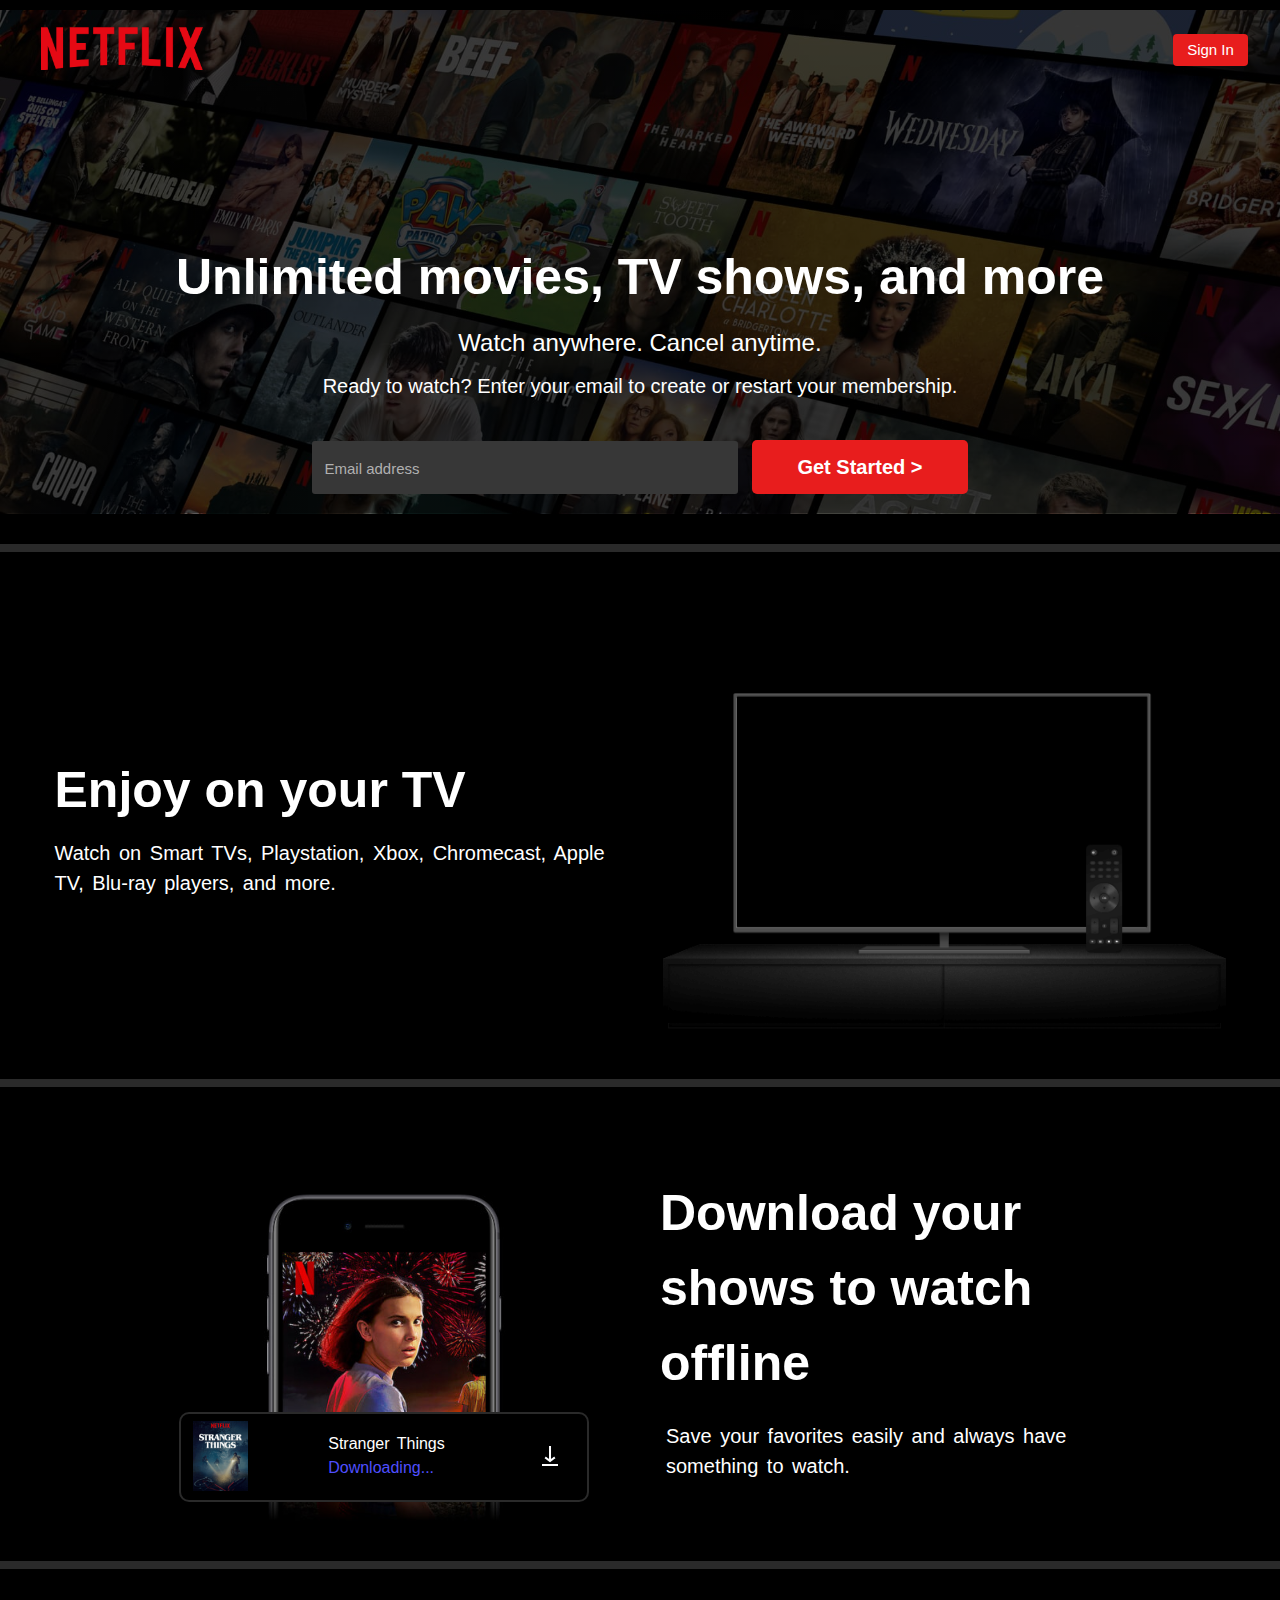
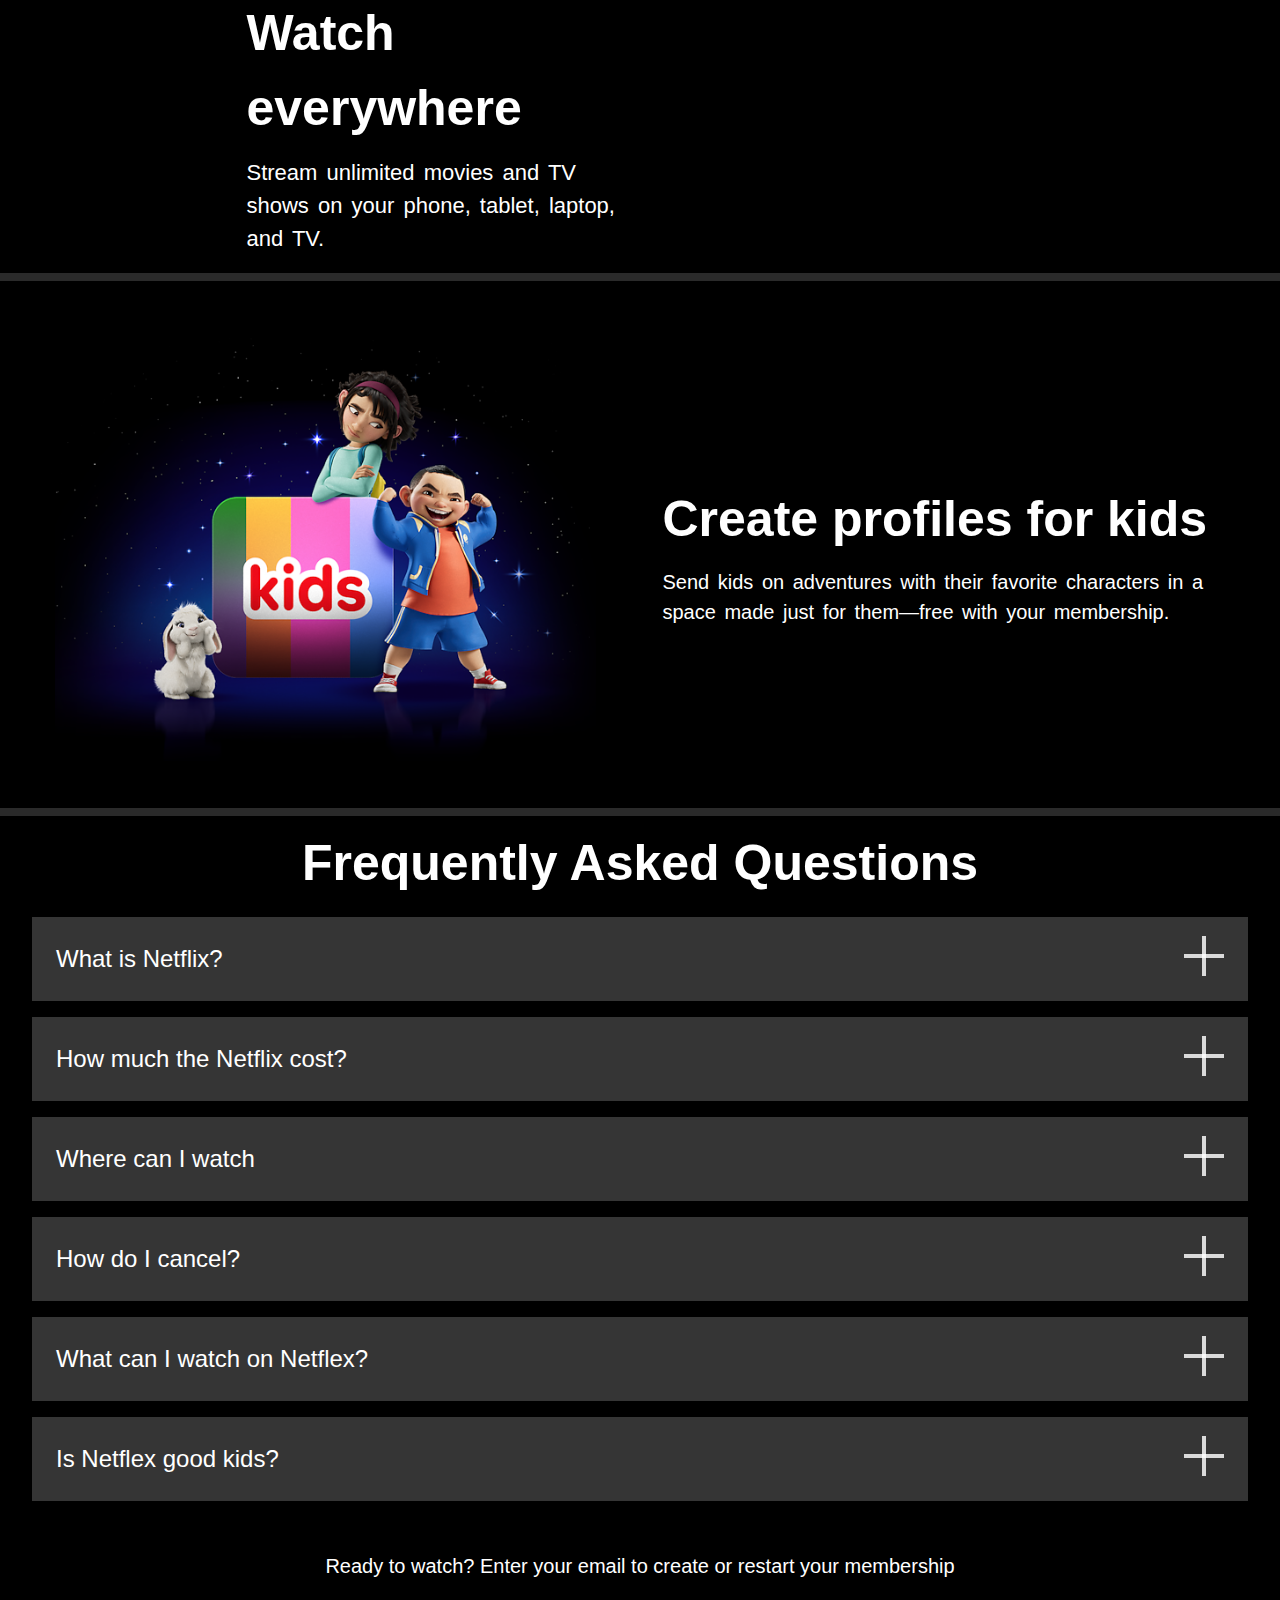
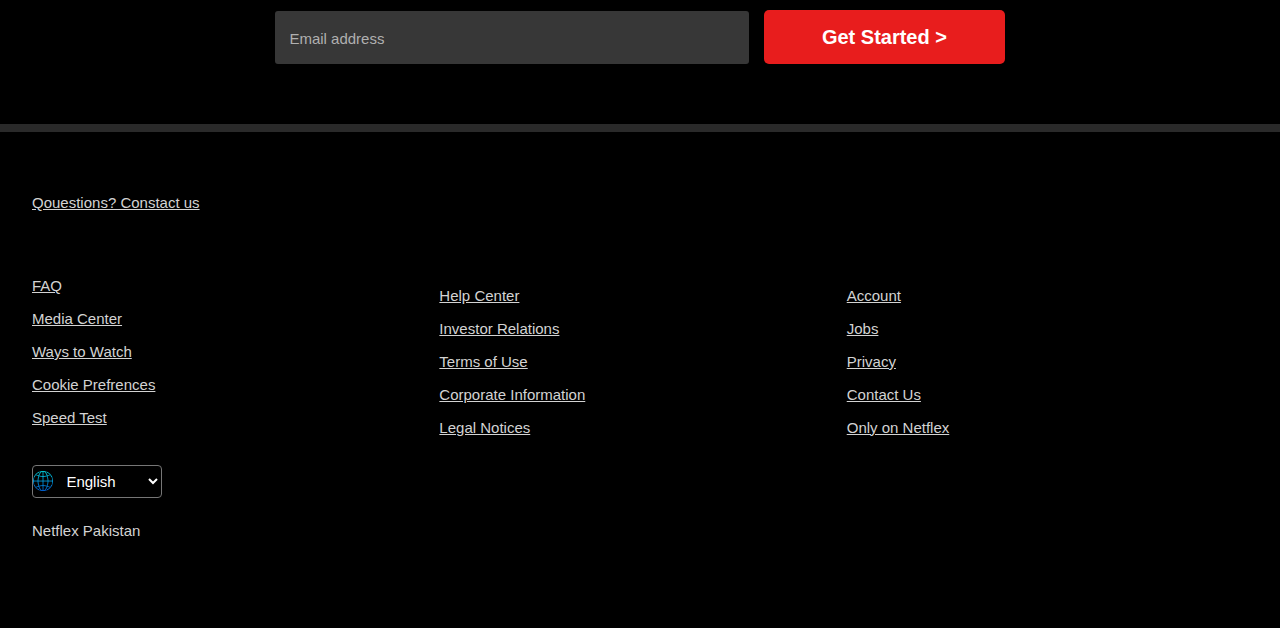
==== index.html @ 6f38195f "develop pages except improvement" ====
<!DOCTYPE html>
<html lang="en">
<head>
    <meta charset="UTF-8">
    <meta http-equiv="X-UA-Compatible" content="IE=edge">
    <meta name="viewport" content="width=device-width, initial-scale=1.0">
    <link rel="stylesheet" href="./css/w3.css">
    <link rel="stylesheet" href="./css/mystyle.css">
    <title>Netflex</title>
</head>
<body>
    <header class="header-section sm-bg-img">
       <div class="container">
        <nav class="navbar" style="padding: 1em 0em;">
            <div class="align-boxes">
            <div class="logo-box"><a href="#"></a></div>
            <div class="sign-btn-box bg-red-btn"><a href="./pages/signup.html">sign in</a></div>
            </div>
        </nav>
        <div class="center-content text-white">
            <h1 class="large-f">Unlimited movies, TV shows, and more</h1>
            <h3>Watch anywhere. Cancel anytime.</h3>
            <h4>Ready to watch? Enter your email to create or restart your membership.</h4>
            <div class="input-box align-boxes">
                <div class="email-box" style="width: 65%;">
                    <input class="input-box email" type="email" id="email" placeholder=" " required style="padding: 1.5em 1em 0.5em 1em;">
                    <label for="email">Email address</label>
                </div>
                <div class="send-btn bg-red-btn"><a href="#">get started ></a></div>
            </div>
        </div>
       </div>
    </header>
    <section class="section">
        <div class="container">
            <div class="align-boxes sm-dev">
            <div class="content-box left-align heading-first">
                <h1 class="large-f">Enjoy on your TV</h1>
                <p>Watch on Smart TVs, Playstation, Xbox, Chromecast, Apple TV, Blu-ray players, and more.</p>
            </div>
            <div class="content-box right-align">
                <div class="tv-img-box"><img src="./assessts/tv.png" alt="pc image">
                    <video autoplay muted preload="auto" src="https://assets.nflxext.com/ffe/siteui/acquisition/ourStory/fuji/desktop/video-tv-0819.m4v" type="video/mp4" class="hosting-vid"></video>
                </div>
            </div>
            </div>
        </div>
    </section>

    <section class="section" style="border: 0px">
        <div class="container" style="width: 80%;">
            <div class="align-boxes sm-dev">
                <div class="content-box left-align reduce-pad">
                    <div class="tv-img-box" style="margin-top: 2rem;">
                        <img src="./assessts/mobile-0819.jpg" alt="pc image">
                        <div class="download-box">
                            <div class="align-boxes" style="width: 100%; padding: 0.5em 0.8em; margin: 0rem;">
                                <div class="movie-img" style="width: 5.5rem;"><img style="display: block; height: 7rem;" src="./assessts/boxshot.png" alt="boxshot image"></div>
                                <div class="download-text"><p style="font-size: 1.6rem;">Stranger Things <span style="display: block; color: rgb(79, 79, 255);">Downloading...</span></p></div>
                                <div class="download-icon"></div>
                            </div>
                        </div>
                    </div>
                </div>
            <div class="content-box right-align heading-first" style="padding: 0em;">
                <h1 class="large-f" style=" margin-left: 2rem;">Download your shows to watch offline</h1>
                <p style="padding: 0.5em 1.3em;">Save your favorites easily and always have something to watch.</p>
            </div>
            </div>
        </div>
    </section>

    <section class="section" style="height: 65vh;">
        <div class="container" style="width: 65%; margin-top: 1.5rem;">
            <div class="content-box left-align">
                <h1 class="large-f" style="word-spacing: -3px;">Watch <span class="sm-inline" style="display: block;"> everywhere</span></h1>
                <p style="font-size: 2.2rem;">Stream unlimited movies and TV shows on your phone, tablet, laptop, and TV.</p>
            </div>
            </div>
        </div>
    </section>

    <section class="section" style="border: 0px">
        <div class="container">
            <div class="align-boxes sm-dev">
                <div class="content-box left-align">
                    <div class="tv-img-box">
                        <img src="./assessts/kids-cart.png" alt="kids cartoon image">
                    </div>
                </div>
            <div class="content-box right-align heading-first">
                <h1 class="large-f">Create profiles for kids</h1>
                <p>Send kids on adventures with their favorite characters in a space made just for them—free with your membership.</p>
            </div>
            </div>
        </div>
    </section>

    <section class="section questions-box" style="height: fit-content">
        <div class="container" style="margin: 3rem auto 2rem auto;">
            <h1 class="large-f" style="text-align: center;">Frequently Asked Questions</h1>

            <button onclick="myFunction('Demo1')" class="w3-btn w3-block w3-text-white w3-xlarge w3-left-align w3-margin-top" style="background-color: rgba(124, 124, 124, 0.428); padding: 1em">What is Netflix?  <span class="plus-icon"><span class="icon-rel"><span class="part part1"></span> <span class="part part2"></span></span></span></button>
            <div id="Demo1" class="w3-container w3-padding-large w3-hide w3-border-top w3-border-black" style="background-color: rgba(124, 124, 124, 0.428);">
                <h4>Section 1</h4>
                <p>Netflix is a streaming service that offers a wide variety of award-winning TV shows, movies, anime, documentaries, and more on thousands of internet-connected devices.</p>
                <p style="padding-top: 1em;">You can watch as much as you want, whenever you want without a single commercial – all for one low monthly price. There's always something new to discover and new TV shows and movies are added every week!</p>
            </div>

            <button onclick="myFunction('Demo2')" class="w3-btn w3-block w3-text-white w3-xlarge w3-left-align w3-margin-top" style="background-color: rgba(124, 124, 124, 0.428); padding: 1em">How much the Netflix cost? <span class="plus-icon"><span class="icon-rel"><span class="part part1"></span> <span class="part part2"></span></span></span></button>
            <div id="Demo2" class="w3-container w3-padding-large w3-hide w3-border-top w3-border-black" style="background-color: rgba(124, 124, 124, 0.428);">
                <p>Watch Netflix on your smartphone, tablet, Smart TV, laptop, or streaming device, all for one fixed monthly fee. Plans range from Rs250 to Rs1,100 a month. No extra costs, no contracts.</p>
            </div>

            <button onclick="myFunction('Demo3')" class="w3-btn w3-block w3-text-white w3-xlarge w3-left-align w3-margin-top" style="background-color: rgba(124, 124, 124, 0.428); padding: 1em">Where can I watch <span class="plus-icon"><span class="icon-rel"><span class="part part1"></span> <span class="part part2"></span></span></span></button>
            <div id="Demo3" class="w3-container w3-padding-large w3-hide w3-border-top w3-border-black" style="background-color: rgba(124, 124, 124, 0.428);">
                <p>Watch anywhere, anytime. Sign in with your Netflix account to watch instantly on the web at netflix.com from your personal computer or on any internet-connected device that offers the Netflix app, including smart TVs, smartphones, tablets, streaming media players and game consoles.
                </p>
                <p style="padding-top: 1em;">You can also download your favorite shows with the iOS, Android, or Windows 10 app. Use downloads to watch while you're on the go and without an internet connection. Take Netflix with you anywhere.</p>
            </div>

            <button onclick="myFunction('Demo4')" class="w3-btn w3-block w3-text-white w3-xlarge w3-left-align w3-margin-top" style="background-color: rgba(124, 124, 124, 0.428); padding: 1em">How do I cancel? <span class="plus-icon"><span class="icon-rel"><span class="part part1"></span> <span class="part part2"></span></span></span></button>
            <div id="Demo4" class="w3-container w3-padding-large w3-hide w3-border-top w3-border-black" style="background-color: rgba(124, 124, 124, 0.428);">
                <p>Netflix is flexible. There are no pesky contracts and no commitments. You can easily cancel your account online in two clicks. There are no cancellation fees – start or stop your account anytime.</p>
            </div>

            <button onclick="myFunction('Demo5')" class="w3-btn w3-block w3-text-white w3-xlarge w3-left-align w3-margin-top" style="background-color: rgba(124, 124, 124, 0.428); padding: 1em">What can I watch on Netflex? <span class="plus-icon"><span class="icon-rel"><span class="part part1"></span> <span class="part part2"></span></span></span></button>
            <div id="Demo5" class="w3-container w3-padding-large w3-hide w3-border-top w3-border-black" style="background-color: rgba(124, 124, 124, 0.428);">
                <p>Netflix has an extensive library of feature films, documentaries, TV shows, anime, award-winning Netflix originals, and more. Watch as much as you want, anytime you want.</p>
            </div>

            <button onclick="myFunction('Demo6')" class="w3-btn w3-block w3-text-white w3-xlarge w3-left-align w3-margin-top" style="background-color: rgba(124, 124, 124, 0.428); padding: 1em">Is Netflex good kids? <span class="plus-icon"><span class="icon-rel"><span class="part part1"></span> <span class="part part2"></span></span></span></button>
            <div id="Demo6" class="w3-container w3-padding-large w3-hide w3-border-top w3-border-black" style="background-color: rgba(124, 124, 124, 0.428);">
                <p>The Netflix Kids experience is included in your membership to give parents control while kids enjoy family-friendly TV shows and movies in their own space.</p>
                <p style="padding-top: 1em;">Kids profiles come with PIN-protected parental controls that let you restrict the maturity rating of content kids can watch and block specific titles you don’t want kids to see.</p>
            </div>

            <h4 class="w3-center" style="margin-top: 5rem;">Ready to watch? Enter your email to create or restart your membership</h4>
            <div class="input-box align-boxes center-content" style="margin: 0rem auto 4rem auto;">
                <div class="email-box" style="width: 65%;">
                    <input class="input-box email" type="email" id="email2" placeholder=" " required style="padding: 1.5em 1em 0.5em 1em;">
                    <label for="email2">Email address</label>
                </div>
                <div class="send-btn bg-red-btn"><a href="#">get started ></a></div>
            </div>
        </div>
    </section>
    <footer class="footer-section">
        <div class="container">
            <div class="align-boxes" style="margin-top: 5rem;">
                <div class="links-box">
                    <p><a href="./pages/quest&contact-us.html">Qouestions? Constact us</a></p>
                    <p style="margin-top: 5rem;"><a href="./pages/FAQ-page.html">FAQ</a></p>
                    <p><a href="#">Media Center</a></p>
                    <p><a href="#">Ways to Watch</a></p>
                    <p><a href="#">Cookie Prefrences</a></p>
                    <p><a href="#">Speed Test</a></p>
                    <select>
                        <option value="English">English</option>
                    </select>
                    <p style="padding-top: 1.5em;">Netflex Pakistan</p>
                </div>

                <div class="links-box">
                    <p style="padding-top: 0em;"><a href="#">Help Center</a></p>
                    <p><a href="#">Investor Relations</a></p>
                    <p><a href="#">Terms of Use</a></p>
                    <p><a href="#">Corporate Information</a></p>
                    <p><a href="#">Legal Notices</a></p>
                </div>
                <div class="links-box w3-hide-small">
                    <p style="padding-top: 0em;"><a href="#">Account</a></p>
                    <p><a href="#">Jobs</a></p>
                    <p><a href="#">Privacy</a></p>
                    <p><a href="./pages/signup.html">Contact Us</a></p>
                    <p><a href="#">Only on Netflex</a></p>
                </div>
            </div>
        </div>
    </footer>
    <script>
        function myFunction(id) {
          var x = document.getElementById(id);
          if (x.className.indexOf("w3-show") == -1) {
            x.className += " w3-show";
          } else { 
            x.className = x.className.replace(" w3-show", "");
          }
        }
        </script>
</body>
</html>
---- css/mystyle.css ----
*,
*::before,
*::after {
  margin: 0%;
  padding: 0%;
  box-sizing: border-box;
  list-style: none;
  text-decoration: none;
}

html {
  font-size: 62.5%;
  --bg-black: black;
  --text-white: white;
  scroll-behavior: smooth;
}
body {
  font-family: Arial, Helvetica, sans-serif;
  color: var(--text-white);
  background-color: var(--bg-black);
}

/* ####### utility ########### */
.container-lg {
  max-width: 95%;
  width: 125rem;
  margin: auto;
}
.container {
  max-width: 1350px;
  width: 75%;
  margin: auto;
  /* border: 1px solid white; */
}
.bg-black {
  background-color: black;
}
.text-white {
  color: white;
}

.bg-red-btn {
  display: inline-block;
  width: 17rem;
  background-color: rgb(232, 29, 29);
  text-align: center;
  border-radius: 0.5rem;
  transition: all 300ms linear;
}
.bg-red-btn:hover {
  background-color: rgb(232, 29, 29, 0.85) !important;
}
.hover-bottombar:hover {
  text-decoration: underline;
}

.align-boxes {
  display: flex;
  justify-content: space-between;
  align-items: center;
}
/* fonts-size */
.large-f {
  font-size: 5rem;
}

/* ####### header-section styling ########### */
.header-section {
  width: 100vw;
  height: 100vh;
  background: linear-gradient(rgba(0, 0, 0, 0.7), rgba(0, 0, 0, 0.7)),
    url(./../assessts/netflex-bg-img.jpg) no-repeat;
  background-position: center center;
  background-size: cover;
}

/* nav-bar */
.navbar-bef {
  position: relative;
}
.navbar-bef::before {
  content: "";
  display: block;
  width: 100%;
  height: fit-content;
  padding: 7.5em 0em;
  background: var(--bg-black);
  color: var(--text-white);
  position: absolute;
  top: 0%;
  left: 0%;
  right: 0%;
  bottom: 0%;
  z-index: -1;
}
.logo-box {
  width: 18rem;
  height: 5rem;
  /* border: 1px solid white; */
}
.logo-box a {
  display: block;
  width: 90%;
  height: 90%;
  margin: auto;
  background: url(./../assessts/netflix-logo.png) no-repeat;
  background-position: center center;
  background-size: cover;
}

.sign-btn-box {
  width: 7.5rem;
  color: var(--text-white);
  border-radius: 0.4rem;
}
.sign-btn-box a {
  display: block;
  width: 100%;
  text-align: center;
  padding: 0.3em 0em;
  font-size: 1.5rem;
  text-transform: capitalize;
}
/* end navbar */

.center-content {
  /* border: 1px solid white; */
  width: 90%;
  margin: 15rem auto 3rem auto;
  text-align: center;
}
.center-content h1 {
  font-weight: bolder;
}
.input-box {
  width: 60%;
  /* height: 10rem; */
  margin: 2rem auto;
  /* border: 1px solid white!important; */
}
.center-content .email-box label {
  width: 30%;
  top: 40%;
  left: 3%;
}
.center-content .email-box .input-box:focus ~ label,
.center-content .input-box:not(:placeholder-shown) ~ label {
  top: 30% !important;
  left: -1% !important;
}

/* .input-box .input{
    width: 65%;
    padding: 0.2em;
    border-radius: 0.7rem;
    border: 1px solid white;
}
.input input{
    display: block;
    width: 100%;
    padding: 1em;
    color: white;
    background-color: rgba(37, 37, 37, 0.744);
    border: 1px solid lightgray;
    border-radius: 0.5rem;
} */
::placeholder {
  font-weight: bolder;
  color: rgba(255, 255, 255, 0.809);
}
.input-box .send-btn {
  width: 33%;
  border-radius: 0.5rem;
}
.send-btn a {
  display: block;
  width: 100%;
  padding: 0.6em;
  font-size: 2rem;
  font-weight: bold;
  text-transform: capitalize;
}
/* end header */

/* start sections styling */
.section {
  width: 100%;
  height: 80vh;
  border-top: 8px solid rgba(232, 232, 232, 0.18);
  border-bottom: 8px solid rgba(232, 232, 232, 0.18);
}
.content-box {
  width: 50%;
  /* border: 1px solid white; */
  padding: 0.5em 1.5em;
}
.section .align-boxes {
  margin: 5rem auto 4rem auto;
  /* border: 1px solid white; */
}
.section h1 {
  font-weight: bolder;
}
.section p {
  font-size: 2rem;
  word-spacing: 3px;
}

.tv-img-box {
  width: 100%;
  height: fit-content;
  position: relative;
  /* border: 1px solid white; */
}
.tv-img-box img {
  display: block;
  width: 100%;
}
.download-box {
  width: 60%;
  height: 9rem;
  background-color: black;
  border: 2px solid rgba(232, 232, 232, 0.18);
  border-radius: 1rem;
  position: absolute;
  left: 20%;
  bottom: 5%;
}
.download-box .download-icon {
  width: 5rem;
  height: 5rem;
  background: url(./../assessts/download-icon.gif) no-repeat;
  background-position: center center;
  background-size: cover;
  border-radius: 50%;
  /* border: 1px solid white; */
}
.tv-img-box .hosting-vid {
  display: inline-block;
  width: 73%;
  height: 190px;
  position: absolute;
  top: 21%;
  left: 13%;
  z-index: -1;
  /* border: 1px solid white; */
}

/* question and answer section */
.w3-btn {
  position: relative;
  transition: all 400ms linear;
}
.w3-btn:hover {
  background-color: rgba(124, 124, 124, 0.38) !important;
}
/* .plus-icon{
    display: block;
    width: 4rem;
    height: 4rem;
    position: absolute;
    top: 25%;
    right: 2%;
    background: url(./../assessts/add.png) no-repeat;
    background-position: center center;
    background-size: cover;
    z-index: 9;
} */
.plus-icon {
  display: block;
  width: 4rem;
  height: 4rem;
  position: absolute;
  top: 25%;
  right: 2%;
}
.plus-icon .icon-rel {
  display: block;
  width: 100%;
  height: inherit;
  position: relative;
  /* border: 1px solid red; */
}
.plus-icon .part {
  width: 100%;
  height: 0.4rem;
  display: block;
  background-color: rgba(255, 255, 255, 0.818);
}
.plus-icon .part1 {
  position: absolute;
  top: 40%;
}
.plus-icon .part2 {
  position: absolute;
  top: 40%;
  transform: rotate(90deg);
}

/* footer-section */
.footer-section {
  width: 100%;
  height: fit-content;
  padding-bottom: 5em;
}
.links-box {
  width: 33%;
  height: fit-content;
  /* border: 1px solid white; */
}
.links-box p {
  padding-top: 0.7em;
  color: lightgray;
}
.links-box a {
  text-decoration: underline;
}
.links-box a:hover {
  text-decoration: none;
}
.links-box select {
  width: 13rem;
  margin-top: 3.5rem;
  padding: 0.4em 1em;
  color: var(--text-white);
  background: url(./../assessts/global.png) no-repeat, black;
  background-position: left center;
  background-size: 2rem;
  text-align: center;
  border-radius: 0.4rem;
}

/* ######### signup page styling ######### */
.reduce-black {
  background: linear-gradient(rgba(0, 0, 0, 0.5), rgba(0, 0, 0, 0.5)),
    url(./../assessts/netflex-bg-img.jpg) no-repeat;
  background-size: cover;
}
.form-box {
  max-width: 700px;
  width: 38%;
  height: fit-content;
  margin: 3rem auto;
  padding: 4em;
  background-color: rgba(0, 0, 0, 0.648);
  border-radius: 1rem;
  box-shadow: 0px 0px 10px 0px rgba(113, 113, 113, 0.131);
}
.form-box .form {
  width: 100%;
  margin: auto;
}
.form h2 {
  font-size: 3rem;
}
.email-box {
  width: 100%;
  position: relative;
}
.email-box .input-box {
  display: block;
  color: var(--text-white);
  background: rgb(55, 55, 55);
  width: 100%;
  height: fit-content;
  font-size: 1.5rem;
  padding: 1.3em 1em 0.2em 1em;
  border: none;
  outline: none;
  border-radius: 0.3rem;
  transition: all 150ms linear;
}
.email-box label {
  width: 50%;
  font-size: 1.5rem;
  position: absolute;
  top: 30%;
  left: 3%;
  text-align: left;
  color: rgb(176, 176, 176);
  transition: all 150ms linear;
}
.email-box .input-box:focus {
  background: rgb(75, 75, 75);
}
.email-box .input-box:focus ~ label,
.email-box .input-box:not(:placeholder-shown) ~ label {
  top: 15%;
  left: 4%;
  font-size: 1.1rem;
}

.submit-btn input {
  display: block;
  width: 100%;
  border: none;
  border-radius: 0.5rem;
  color: var(--text-white);
  background-color: rgb(232, 29, 29);
  padding: 0.6em;
  cursor: pointer;
  font-size: 1.7rem;
  font-weight: bolder;
}

.check-box label,
.left-text {
  font-size: 1.4rem;
  color: rgb(176, 176, 176);
}

.left-text:hover {
  text-decoration: underline;
}
.form-footer {
  margin: 7rem auto 2rem auto;
  color: rgb(176, 176, 176);
}
.form-footer .bold-link {
  color: white;
  font-weight: bolder;
}
.form-footer .tiny-text {
  font-size: 1.3rem;
  padding-top: 1em;
  padding-right: 0.3em;
  line-height: 2rem;
}

.bottom-section {
  position: absolute;
  bottom: 0%;
  height: fit-content;
  background-color: rgba(0, 0, 0, 0.79);
  box-shadow: 1px 0px 10px rgba(255, 255, 255, 0);
}
.bottom-section a {
  text-decoration: none;
  color: rgb(176, 176, 176);
  font-size: 1.4rem;
}
.bottom-section a:hover {
  text-decoration: underline;
}

/* ContactUs and help section styling */
.left-side-border {
  padding: 0.8em 1em;
}
.left-side-border a {
  display: block;
  font-size: 2rem;
  text-transform: capitalize;
  text-decoration: none;
  padding-left: 0.8em;
  border-left: 1px solid white;
}
.buttons .btn {
  width: 12rem;
  background-color: rgb(232, 29, 29);
  border-radius: 0.3rem;
}
.buttons .join-btn {
  background-color: black;
  border: 1px solid white;
  transition: all 300ms linear;
}
.buttons .join-btn:hover {
  background-color: white;
  color: var(--bg-black);
}
.buttons a {
  display: block;
  font-size: 1.4rem;
  text-transform: uppercase;
  font-weight: bold;
  padding: 0.4em 0.8em;
  text-align: center;
}
.issue-box input {
  display: block;
  width: 100%;
  padding: 0.7em 1em;
  border: 1px solid lightgray;
  outline: none;
}
.issue-box ::placeholder {
  color: gray;
  font-weight: lighter;
}
.issue-box .right-arrow-icon {
  display: block;
  position: absolute;
  top: 30%;
  right: 2%;
  width: 2.5rem;
  height: 2rem;
  background: url(./../assessts/right-arrow.png) no-repeat;
  background-size: cover;
  background-position: center center;
  opacity: 0.5;
  visibility: hidden;
}
.issue-box input:focus ~ .right-arrow-icon {
  visibility: visible;
}
.contactUs-box .links-box {
  width: 100%;
  padding: 0.5em 0em 0.8em 0em;
  border-bottom: 1px solid lightgray;
}
.contactUs-box .links-box a {
  background: url(./../assessts/angle-braket.png) no-repeat;
  background-position: right center;
  background-size: 1.5rem;
  display: block;
  width: 100%;
  font-weight: normal;
  font-size: 1.6rem;
  color: rgb(55, 55, 55);
  text-decoration: none;
}
.contactUs-box .links-box a:hover {
  text-decoration: underline;
  background-size: 1.7rem;
  color: black;
}

.select-box {
  width: 20rem;
  /* border: 1px solid white; */
}
.select-box select {
  width: 100%;
  padding: 0.7em;
  color: white;
  background: none;
  color: rgb(55, 55, 55);
  transition: all 400ms linear;
}
.select-box select:hover {
  background-color: rgba(255, 255, 255, 0.609);
  cursor: pointer;
}
.select-box select option {
  color: black;
  text-transform: capitalize;
}
.remove-underline a {
  text-decoration: none;
}
.remove-underline a:hover {
  text-decoration: underline;
}

/* FAQ section stylying */
.back-btn .left-arrow-icon {
  display: inline-block;
  background: url(./../assessts/left-arrow.png) no-repeat;
  background-position: left center;
  background-size: 1.3rem;
  padding: 0.4em 0.5em;
}
.back-btn a:hover {
  text-decoration: underline;
}
.back-btn a:hover .left-arrow-icon {
  background-size: 1.2rem;
}
.img-box {
  max-width: 125rem;
  width: 70%;
  height: fit-content;
  margin: 3rem 0rem 2rem 0rem;
}
.img-box img {
  display: block;
  width: 100%;
  height: 45rem;
}
.img-desc {
  max-width: 125rem;
  width: 70%;
  height: fit-content;
  margin: 2rem 0rem;
  padding-bottom: 3em;
  border-bottom: 1px solid lightgray;
}
.img-desc p {
  font-size: 1.6rem;
}
.img-desc span:hover {
  text-decoration: underline;
}
.rel-articel-box {
  width: 30rem;
  height: fit-content;
  position: absolute;
  top: 6%;
  right: 4%;
  border: 1px solid lightgray;
  border-radius: 5px;
}
.red-line {
  width: 100%;
  position: relative;
  padding: 1em;
}
.red-line::before {
  content: "";
  display: block;
  width: 100%;
  position: absolute;
  top: 0%;
  left: 0%;
  border: 3px solid rgb(232, 29, 29);
  border-top-left-radius: 5px;
  border-top-right-radius: 5px;
}
.red-line h4 {
  margin: 0rem;
  text-transform: capitalize;
  font-weight: bold;
}
.red-line .articel-box {
  width: 100%;
  display: flex;
  justify-content: flex-start;
  align-items: center;
  padding-top: 1em;
  /* border: 1px solid green; */
}
.red-line .articel-icon {
  width: 2.5rem;
  height: 2.5rem;
  display: block;
  background: url(./../assessts/news.png) no-repeat;
  background-position: center;
  background-size: cover;
}
.red-line a {
  font-size: 1.6rem;
  text-decoration: underline;
  padding-top: 0.3em;
  padding-left: 1em;
}
.red-line a:hover {
  color: rgb(112, 111, 111);
}

.hover-gray:hover {
  background-color: lightgray !important;
}
.leftbar {
  padding-left: 0.8em;
  border-left: 4px solid rgb(196, 196, 196);
}
.order-list {
  padding: 1em 1.5em;
}
.order-list li {
  padding: 0.5em 0em;
  list-style: decimal;
}
.f-btn {
  display: inline-block;
  background: none;
  border: none;
  font-weight: normal;
  cursor: pointer;
  margin-left: 1rem;
  border-bottom: 1px solid black;
}

/* Help section styling */
.help-center-box {
  width: 60%;
  margin: 1.5rem auto;
  text-align: center;
  /* border: 1px solid white; */
}
.help-center-box h2 {
  font-weight: bold;
}
.help-center-box input {
  display: block;
  width: 100%;
  padding: 0.8em 0em 0.8em 3.5em;
  border: none;
  border-radius: 0.3rem;
  outline: none;
}
.help-center-box .search-icon {
  display: block;
  width: 3rem;
  height: 3rem;
  background: url(./../assessts/search-icon.png) no-repeat;
  background-position: center;
  background-size: cover;
  border-radius: 50%;
  position: absolute;
  top: 20%;
  left: 1%;
  /* border: 1px solid green; */
}
.help-center-box ::placeholder {
  color: gray;
  font-weight: normal;
}
.topics-boxes .box {
  position: relative;
  /* text-align: end; */
}
.topics-boxes .articel-icon {
  width: 2.5rem;
  height: 2.5rem;
  background: url(./../assessts/news.png) no-repeat;
  background-position: center;
  background-size: cover;
  position: absolute;
  top: 25%;
  left: 5%;
}
.topics-boxes a {
  display: block;
  width: 100%;
  font-size: 1.7rem;
  font-weight: bold;
  margin-left: 3rem;
  padding: 0.8em 1.3em;
}
.topics-boxes a:hover {
  color: rgb(232, 29, 29);
  text-decoration: underline;
}
.links-section .box {
  width: 20%;
  padding: 0em 3.5em 0em 0em;
  /* border: 1px solid red; */
}
.links-section h3 {
  font-weight: bold;
  margin: 0rem 0rem 2rem 0rem;
}
.links-section p {
  margin: 1rem 0rem;
  word-spacing: normal;
}
.links-section a {
  width: 100%;
  display: inline-block;
  font-size: 1.6rem;
}
.links-section a:hover {
  color: red;
  text-decoration: underline;
}
.links-section .right-arrow {
  background: url(./../assessts/angle-braket.png) no-repeat;
  background-size: 1.5rem;
  background-position: right center;
}
.links-section a:hover.right-arrow {
  background-size: 1.3rem;
}

/* layout for different width size */
@media (max-width: 600px) {
  html {
    font-size: 55%;
  }

  .header-section {
    background: var(--bg-black);
    padding-bottom: 0em !important;
    height: fit-content;
    /* border: 1px solid white; */
  }
  .sm-bg-img {
    background: linear-gradient(rgba(0, 0, 0, 0.7), rgba(0, 0, 0, 0.7)),
      url(./../assessts/netflex-bg-img.jpg) no-repeat;
    background-position: center center;
    background-size: cover;
  }
  .center-content {
    width: 100%;
    margin-top: 5rem;
  }
  .large-f {
    font-size: 3.5rem;
  }
  .header-section h3 {
    font-size: 2.3rem;
  }
  .logo-box {
    width: 10rem;
    height: 3rem;
  }
  .section {
    height: fit-content;
  }
  .sm-dev {
    height: fit-content !important;
    flex-direction: column;
  }
  .container {
    width: 100% !important;
    height: fit-content;
    margin: 0% auto;
    padding: 0em 1em;
    /* border: 1px solid red; */
  }
  .content-box {
    width: 100%;
    text-align: center;
    padding: 0em;
    order: 9;
    /* border: 1px solid red; */
  }
  .content-box .sm-inline {
    display: inline-block !important;
  }
  .heading-first {
    order: 5;
  }
  .tv-img-box .hosting-vid{
    width: 100%;
    height: 100%;
    top: 0%;
    left: 0%;
  }
  .form-box {
    width: 95%;
    margin: 0% auto;
    padding: 0em;
  }
  .input-box {
    width: 100% !important;
    /* border: 1px solid red; */
  }
  .email-box label {
    width: 40% !important;
    left: 3% !important;
  }
  .email-box .input-box {
    padding: 1.5em 1em 0.5em 1em;
  }
  .center-content .email-box .input-box:focus ~ label,
  .center-content .input-box:not(:placeholder-shown) ~ label {
    top: 30% !important;
    left: 4% !important;
  }
  .submit-btn input {
    padding: 0.8em;
  }
  .form-footer {
    margin-top: 3rem;
  }
  .bottom-section {
    position: absolute;
    top: 105%;
    width: 100%;
    padding: 0em 1em;
    padding: 0em 1em 3em 1em;
    border-top: 1px solid lightgray;
  }
  .questions-box button {
    padding: 0.5em auto !important;
  }

  /* contactUs page styling */
  .navbar {
    padding: 0.8em !important;
  }
  .navbar .container {
    max-width: 90% !important;
  }
  .navbar .left-side-border {
    margin-left: 0.5rem;
    padding: 0% !important;
    /* border: 1px solid red; */
  }
  .navbar .left-side-border a {
    font-size: 1.7rem;
    padding-left: 0.5em;
  }
  .navbar .logo-box {
    width: 10rem !important;
    height: 3rem !important;
  }

  .contactUs-box .container {
    max-width: 90% !important;
    padding: 0em 1em !important;
  }
  .contactUs-box h3 {
    font-size: 1.8rem !important;
  }

  /* Help section styling */
  .help-center-box {
    width: 100%;
  }
  .topics-boxes {
    width: 100%;
    flex-wrap: wrap;
  }
  .topics-boxes .box {
    width: 100% !important;
    margin: 1rem auto;
    padding: 0.5em;
    border-radius: 0.3rem;
  }
  .topics-boxes .articel-icon {
    top: 30%;
  }
  .links-section .align-boxes {
    flex-direction: column;
  }
  .links-section .box {
    width: 100% !important;
    margin: 1rem 0rem;
    padding: 0em;
  }
  .links-section p {
    padding: 0em !important;
  }
  .links-section a {
    background: url(./../assessts/angle-braket.png) no-repeat;
    background-size: 1.5rem;
    background-position: right center;
  }

  .footer-section {
    padding: 2em 0em;
  }
  .footer-section .links-box {
    width: 100%;
  }
}

@media (min-width: 601px) and (max-width: 950px) {
  html {
    font-size: 55%;
  }
  .header-section {
    background: var(--bg-black);
    padding-bottom: 1em !important;
    height: fit-content;
    /* border: 1px solid white; */
  }
  .sm-bg-img {
    background: linear-gradient(rgba(0, 0, 0, 0.7), rgba(0, 0, 0, 0.7)),
      url(./../assessts/netflex-bg-img.jpg) no-repeat;
    background-position: center center;
    background-size: cover;
  }
  .center-content {
    width: 100%;
    margin-top: 5rem;
  }
  .large-f {
    font-size: 3.5rem;
  }
  .input-box {
    width: 90% !important;
    margin: 0%;
    /* border: 1px solid red; */
  }
  .input-box .input {
    width: 100%;
  }
  .email-box label {
    width: 40% !important;
    top: 30% !important;
    left: 1% !important;
  }
  .header-section h3 {
    font-size: 2.3rem;
  }
  .logo-box {
    width: 10rem;
    height: 3rem;
  }
  .section {
    height: fit-content;
  }
  .container {
    width: 100% !important;
    height: fit-content;
    margin: 0% auto;
    padding: 0em 1em;
    /* border: 1px solid red; */
  }
  .container-lg{
    padding: 0em 0.5em;
  }
  .sm-dev {
    height: fit-content !important;
    flex-direction: column;
  }
  .content-box {
    width: 100%;
    text-align: center;
    padding: 0em;
    order: 9;
    /* border: 1px solid red; */
  }
  .content-box .sm-inline {
    display: inline-block !important;
  }
  .heading-first {
    order: 5;
  }
  .center-content .input-box {
    margin: auto;
  }
  .center-content .email-box .input-box:focus ~ label,
  .center-content .input-box:not(:placeholder-shown) ~ label {
    top: 15% !important;
    left: 8% !important;
  }
  .logo-box {
    width: 10rem;
    height: 3rem;
  }
  .tv-img-box .hosting-vid {
    display: inline-block;
    width: 100%;
    height: 100%;
    top: 0;
    right: 0;
    bottom: 0;
    left: 0;
    z-index: -1;
    /* border: 1px solid white; */
  }
  .form-box {
    width: 95%;
    margin: 0% auto;
    padding: 0em;
  }
  .form-box .input-box {
    width: 100% !important;
  }
  .form-box .password {
    margin: 2rem 0rem;
  }
  .form-box .email-box .input-box:focus ~ label,
  .form-box .email-box .input-box:not(:placeholder-shown) ~ label {
    top: 17% !important;
    left: 2%!important;
  }
  .email-box .input-box {
    padding: 1.5em 1em 0.5em 1em;
  }
  .email-box label {
    left: 8%!important;
    text-align: left;
  }
  .form-box  .email-box label {
    left: 3%!important;
  } 
  .submit-btn input {
    padding: 0.8em;
  }
  .form-footer {
    margin-top: 3rem;
  }
  .bottom-section {
    position: absolute;
    top: 105%;
    width: 100%;
    padding: 0em 1em 3em 1em;
    border-top: 1px solid lightgray;
  }

  /* contactUs page styling */
  .navbar {
    padding: 1em !important;
  }
  .navbar .container {
    max-width: 90% !important;
  }
  .navbar .left-side-border {
    margin-left: 0.5rem;
    padding: 0% !important;
  }
  .navbar .left-side-border a {
    font-size: 1.7rem;
    padding-left: 0.5em;
  }
  .contactUs-box .container {
    max-width: 90% !important;
    padding: 0em 1em !important;
  }

  /* FAq-section */
  .pad-bottom{
    padding-bottom: 18em;
  }
  .img-box,
  .img-desc{
    width: 100%;
  }
  .rel-articel-box{
    width: 95%;
    top: 93%;
    left: 2%;
  }


  /* help section */
  .help-center-box {
    width: 80%;
  }
  .help-center-box .input-box {
    margin: auto;
  }
  .topics-boxes {
    max-width: 100%!important;
    flex-wrap: wrap;
  }
  .topics-boxes .box {
    width: 100% !important;
    margin: 1rem auto;
    padding: 0.5em;
    border-radius: 0.3rem;
  }
  .topics-boxes .articel-icon {
    top: 30%;
    left: 2%;
  }
  .links-section .box {
    width: 48% !important;
    margin: 1rem 0rem;
    padding: 0em;
    /* border: 1px solid red; */
  }
  .links-section p {
    padding: 0em !important;
  }
  .links-section a {
    background: url(./../assessts/angle-braket.png) no-repeat;
    background-size: 1.5rem;
    background-position: right center;
  }

  .footer-section {
    padding: 2em 0em;
  }
  .sm-full a,
  .sm-full h3 {
    width: 100%;
    margin: 0.5rem 0rem !important;
  }
  .footer-section .links-box {
    width: 100%;
  }
}
@media (min-width: 601px) and (max-width: 750px) {
  .center-content .input-box {
    margin: auto;
  }
  .center-content .email-box .input-box:focus ~ label,
  .center-content .input-box:not(:placeholder-shown) ~ label {
    top: 15% !important;
  }
  .form-box {
    width: 95%;
    margin: 0% auto;
    padding: 0em;
  }
  .form-box .input-box {
    width: 100% !important;
  }
  .form-box .password {
    margin: 2rem 0rem;
  }
  .email-box .input-box {
    padding: 1.5em 1em 0.5em 1em;
  }
  .email-box label {
    left: 9%!important;
  }
  .form-box  .email-box label {
    left: 3%!important;
  } 
}

@media (min-width: 951px) and (max-width: 1350px) {
  .header-section {
    padding-bottom: 0em;
    height: fit-content;
    /* border: 1px solid white; */
  }
  .container,
  .container-lg,
  .section{
    height: fit-content!important;
    margin: 1rem auto!important;
  }
  .container,
  .container-lg{
    width: 95%;
  }
  .reduce-pad{
    padding: 0em;
  }
  .left-align .tv-img-box{
    margin: 0%!important;
  }
  .left-align .download-box{
    left: 10%;
    width: 80%;
  }
  .tv-img-box .hosting-vid {
    display: inline-block;
    width: 100%;
    height: 100%;
    top: 0;
    right: 0;
    bottom: 0;
    left: 0;
    z-index: -1;
  }
  .form-box {
    width: 40rem;
    padding: 2em;
    /* border: 1px solid red; */
  }
  .email-box .input-box {
    padding: 1.5em 1em 0.5em 1em;
  }
  .center-content .email-box .input-box:focus ~ label,
  .center-content .email-box .input-box:not(:placeholder-shown) ~ label {
    left: 4%!important;
  }
  .submit-btn input {
    padding: 0.8em;
  }
  .form-footer {
    margin: 8rem auto;
    /* border: 1px solid red; */
  }
  .links-section .align-boxes{
    justify-content: flex-start;
  }
  .links-section .box {
    width: 31% !important;
    margin: 1rem;
    padding: 0em;
    /* border: 1px solid red; */
  }
  .links-section .box3{
    order: 3;
  }
  .links-section .box4{
    order: 2;
  }
  .bottom-section {
    position: absolute;
    bottom: 0%;
    width: 100%;
    padding: 2em 1em;
    /* border: 1px solid red; */
  }
  .bottom-section .container {
    width: 90%;
  }
  .show-med {
    display: block !important;
  }
  .hide-med {
    display: none;
  }
}
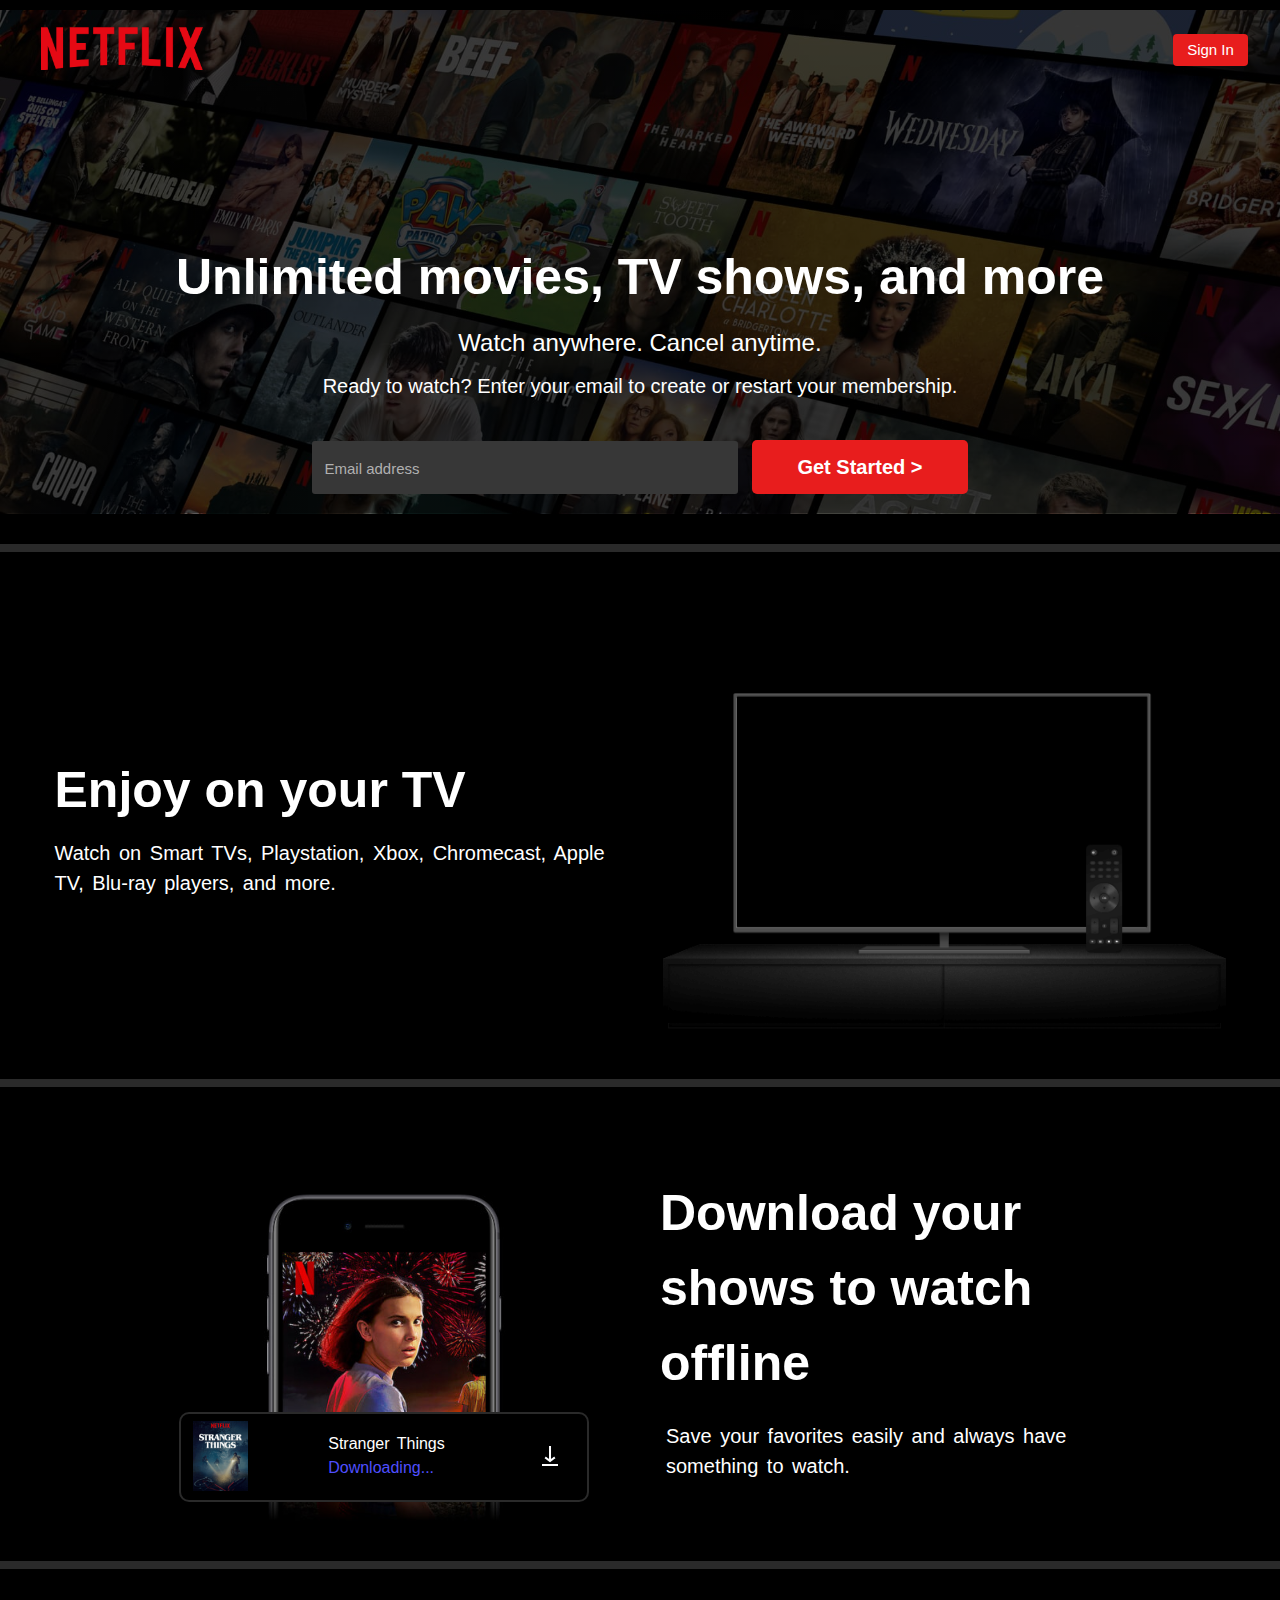
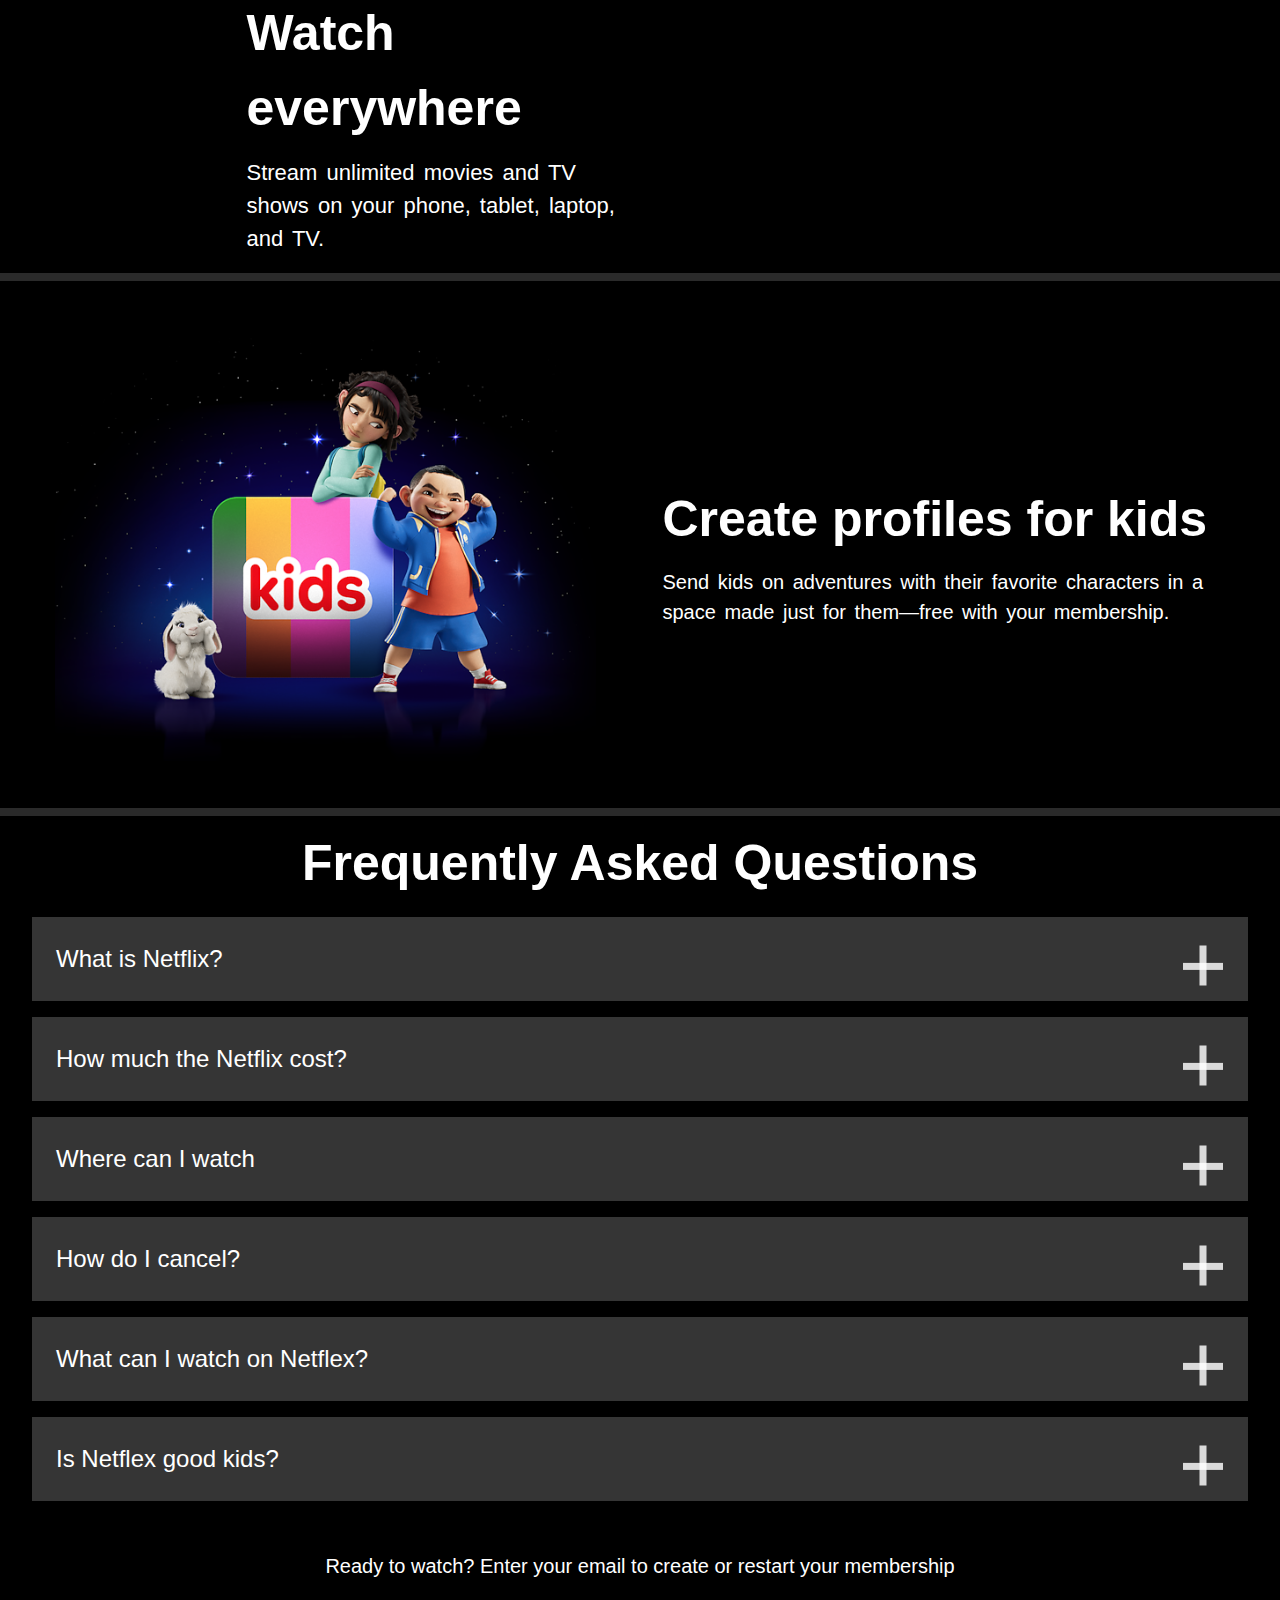
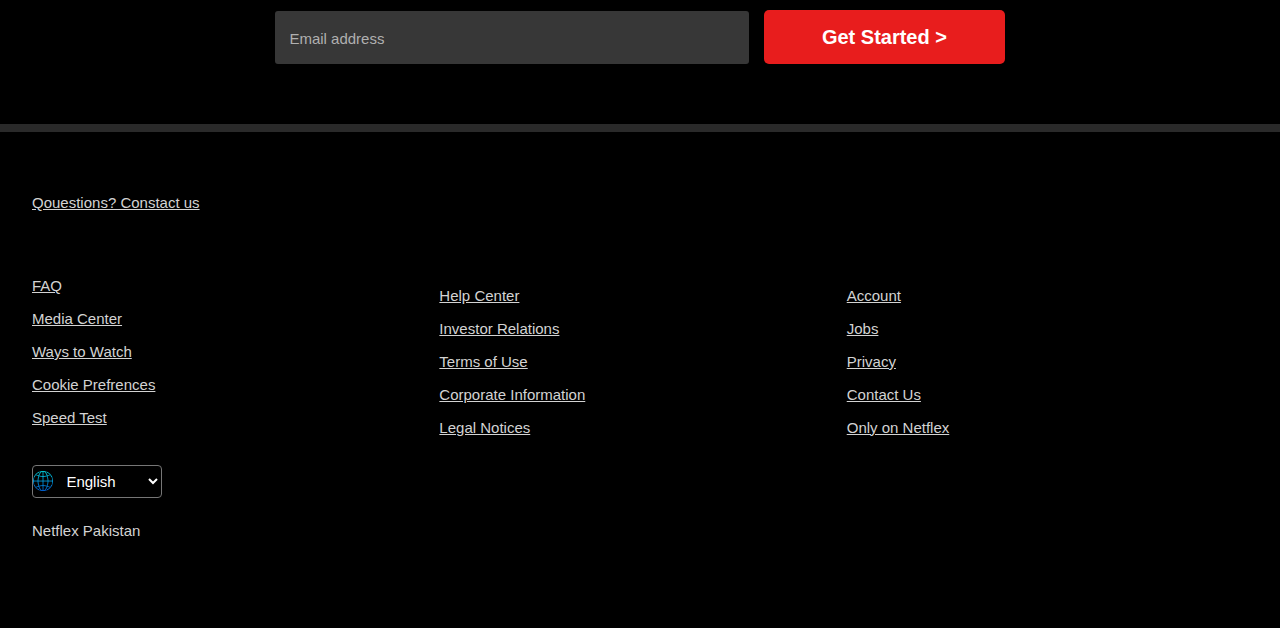
==== commit 96e73b05: "improve index file" ====
--- a/index.html
+++ b/index.html
@@ -100,36 +100,89 @@
         <div class="container" style="margin: 3rem auto 2rem auto;">
             <h1 class="large-f" style="text-align: center;">Frequently Asked Questions</h1>
 
-            <button onclick="myFunction('Demo1')" class="w3-btn w3-block w3-text-white w3-xlarge w3-left-align w3-margin-top" style="background-color: rgba(124, 124, 124, 0.428); padding: 1em">What is Netflix?  <span class="plus-icon"><span class="icon-rel"><span class="part part1"></span> <span class="part part2"></span></span></span></button>
+            <button onclick="myFunction('Demo1')" class="w3-btn popup-btn w3-block w3-text-white w3-xlarge w3-left-align w3-margin-top" style="background-color: rgba(124, 124, 124, 0.428); padding: 1em">What is Netflix?<div class="plus-btn manu-btn">
+                <input class="checkbox" type="checkbox">
+                <div class="lines">
+                    <span class="line line1"></span>
+                    <span class="line line2"></span>
+                    <span class="line line3"></span>
+                </div>
+            </div>
+        </button>
             <div id="Demo1" class="w3-container w3-padding-large w3-hide w3-border-top w3-border-black" style="background-color: rgba(124, 124, 124, 0.428);">
                 <h4>Section 1</h4>
                 <p>Netflix is a streaming service that offers a wide variety of award-winning TV shows, movies, anime, documentaries, and more on thousands of internet-connected devices.</p>
                 <p style="padding-top: 1em;">You can watch as much as you want, whenever you want without a single commercial – all for one low monthly price. There's always something new to discover and new TV shows and movies are added every week!</p>
             </div>
 
-            <button onclick="myFunction('Demo2')" class="w3-btn w3-block w3-text-white w3-xlarge w3-left-align w3-margin-top" style="background-color: rgba(124, 124, 124, 0.428); padding: 1em">How much the Netflix cost? <span class="plus-icon"><span class="icon-rel"><span class="part part1"></span> <span class="part part2"></span></span></span></button>
+            <button onclick="myFunction('Demo2')" class="w3-btn popup-btn w3-block w3-text-white w3-xlarge w3-left-align w3-margin-top" style="background-color: rgba(124, 124, 124, 0.428); padding: 1em">How much the Netflix cost?
+                <div class="plus-btn manu-btn">
+                    <input class="checkbox" type="checkbox">
+                    <div class="lines">
+                        <span class="line line1"></span>
+                        <span class="line line2"></span>
+                        <span class="line line3"></span>
+                    </div>
+                </div>
+            </button>
             <div id="Demo2" class="w3-container w3-padding-large w3-hide w3-border-top w3-border-black" style="background-color: rgba(124, 124, 124, 0.428);">
                 <p>Watch Netflix on your smartphone, tablet, Smart TV, laptop, or streaming device, all for one fixed monthly fee. Plans range from Rs250 to Rs1,100 a month. No extra costs, no contracts.</p>
             </div>
 
-            <button onclick="myFunction('Demo3')" class="w3-btn w3-block w3-text-white w3-xlarge w3-left-align w3-margin-top" style="background-color: rgba(124, 124, 124, 0.428); padding: 1em">Where can I watch <span class="plus-icon"><span class="icon-rel"><span class="part part1"></span> <span class="part part2"></span></span></span></button>
+            <button onclick="myFunction('Demo3')" class="w3-btn popup-btn w3-block w3-text-white w3-xlarge w3-left-align w3-margin-top" style="background-color: rgba(124, 124, 124, 0.428); padding: 1em">Where can I watch 
+                <div class="plus-btn manu-btn">
+                    <input class="checkbox" type="checkbox">
+                    <div class="lines">
+                        <span class="line line1"></span>
+                        <span class="line line2"></span>
+                        <span class="line line3"></span>
+                    </div>
+                </div>
+            </button>
             <div id="Demo3" class="w3-container w3-padding-large w3-hide w3-border-top w3-border-black" style="background-color: rgba(124, 124, 124, 0.428);">
                 <p>Watch anywhere, anytime. Sign in with your Netflix account to watch instantly on the web at netflix.com from your personal computer or on any internet-connected device that offers the Netflix app, including smart TVs, smartphones, tablets, streaming media players and game consoles.
                 </p>
                 <p style="padding-top: 1em;">You can also download your favorite shows with the iOS, Android, or Windows 10 app. Use downloads to watch while you're on the go and without an internet connection. Take Netflix with you anywhere.</p>
             </div>
 
-            <button onclick="myFunction('Demo4')" class="w3-btn w3-block w3-text-white w3-xlarge w3-left-align w3-margin-top" style="background-color: rgba(124, 124, 124, 0.428); padding: 1em">How do I cancel? <span class="plus-icon"><span class="icon-rel"><span class="part part1"></span> <span class="part part2"></span></span></span></button>
+            <button onclick="myFunction('Demo4')" class="w3-btn popup-btn w3-block w3-text-white w3-xlarge w3-left-align w3-margin-top" style="background-color: rgba(124, 124, 124, 0.428); padding: 1em">How do I cancel? 
+                <div class="plus-btn manu-btn">
+                    <input class="checkbox" type="checkbox">
+                    <div class="lines">
+                        <span class="line line1"></span>
+                        <span class="line line2"></span>
+                        <span class="line line3"></span>
+                    </div>
+                </div>
+            </button>
             <div id="Demo4" class="w3-container w3-padding-large w3-hide w3-border-top w3-border-black" style="background-color: rgba(124, 124, 124, 0.428);">
                 <p>Netflix is flexible. There are no pesky contracts and no commitments. You can easily cancel your account online in two clicks. There are no cancellation fees – start or stop your account anytime.</p>
             </div>
 
-            <button onclick="myFunction('Demo5')" class="w3-btn w3-block w3-text-white w3-xlarge w3-left-align w3-margin-top" style="background-color: rgba(124, 124, 124, 0.428); padding: 1em">What can I watch on Netflex? <span class="plus-icon"><span class="icon-rel"><span class="part part1"></span> <span class="part part2"></span></span></span></button>
+            <button onclick="myFunction('Demo5')" class="w3-btn popup-btn w3-block w3-text-white w3-xlarge w3-left-align w3-margin-top" style="background-color: rgba(124, 124, 124, 0.428); padding: 1em">What can I watch on Netflex? 
+                <div class="plus-btn manu-btn">
+                    <input class="checkbox" type="checkbox">
+                    <div class="lines">
+                        <span class="line line1"></span>
+                        <span class="line line2"></span>
+                        <span class="line line3"></span>
+                    </div>
+                </div>
+            </button>
             <div id="Demo5" class="w3-container w3-padding-large w3-hide w3-border-top w3-border-black" style="background-color: rgba(124, 124, 124, 0.428);">
                 <p>Netflix has an extensive library of feature films, documentaries, TV shows, anime, award-winning Netflix originals, and more. Watch as much as you want, anytime you want.</p>
             </div>
 
-            <button onclick="myFunction('Demo6')" class="w3-btn w3-block w3-text-white w3-xlarge w3-left-align w3-margin-top" style="background-color: rgba(124, 124, 124, 0.428); padding: 1em">Is Netflex good kids? <span class="plus-icon"><span class="icon-rel"><span class="part part1"></span> <span class="part part2"></span></span></span></button>
+            <button onclick="myFunction('Demo6')" class="w3-btn popup-btn w3-block w3-text-white w3-xlarge w3-left-align w3-margin-top" style="background-color: rgba(124, 124, 124, 0.428); padding: 1em">Is Netflex good kids?
+            <div class="plus-btn manu-btn">
+                <input class="checkbox" type="checkbox">
+                <div class="lines">
+                    <span class="line line1"></span>
+                    <span class="line line2"></span>
+                    <span class="line line3"></span>
+                </div>
+            </div>
+            </button>
             <div id="Demo6" class="w3-container w3-padding-large w3-hide w3-border-top w3-border-black" style="background-color: rgba(124, 124, 124, 0.428);">
                 <p>The Netflix Kids experience is included in your membership to give parents control while kids enjoy family-friendly TV shows and movies in their own space.</p>
                 <p style="padding-top: 1em;">Kids profiles come with PIN-protected parental controls that let you restrict the maturity rating of content kids can watch and block specific titles you don’t want kids to see.</p>
--- a/css/mystyle.css
+++ b/css/mystyle.css
@@ -146,7 +146,7 @@
 .center-content .email-box .input-box:focus ~ label,
 .center-content .input-box:not(:placeholder-shown) ~ label {
   top: 30% !important;
-  left: -1% !important;
+  left: 4% !important;
 }
 
 /* .input-box .input{
@@ -247,55 +247,117 @@
 }
 
 /* question and answer section */
-.w3-btn {
-  position: relative;
-  transition: all 400ms linear;
-}
 .w3-btn:hover {
   background-color: rgba(124, 124, 124, 0.38) !important;
 }
-/* .plus-icon{
-    display: block;
-    width: 4rem;
-    height: 4rem;
-    position: absolute;
-    top: 25%;
-    right: 2%;
-    background: url(./../assessts/add.png) no-repeat;
-    background-position: center center;
-    background-size: cover;
-    z-index: 9;
-} */
-.plus-icon {
-  display: block;
+.popup-btn{
+  position: relative;
+}
+.popup-btn .checkbox{
+  position: absolute;
+  display: block;
+  width: 100%;
+  height: 100%;
+  top: 3%;
+  right: 1%;
+  z-index: 5;
+  opacity: 0;  
+}
+.plus-btn{
+  position: absolute;
+  top: 25%;
+  right: 2%;
   width: 4rem;
   height: 4rem;
+  /* background-color: white; */
+}
+.plus-btn .lines{
+  position: absolute;
+  top: 3%;
+  right: 1%;
+  width: 4rem;
+  height: 4rem;
+  z-index: 1;
+  display: flex;
+  justify-content: space-between;
+  align-items: center;
+  flex-direction: column;
+}
+.plus-btn .line{
+  display: block;
+  width: 100%;
+  height: 0.7rem;
+  background-color: rgba(255, 255, 255, 0.818);
+  transition: all 250ms linear;
+}
+.lines .line2{
+  display: none;
+}
+.plus-btn .lines .line1{
+  margin-top: 2.3rem;
+  transform: rotate(90deg);
+}
+.plus-btn .lines .line3{
+  transform: translateY(-130%);
+}
+.plus-btn .checkbox:checked ~ .lines .line1{
+  transform: rotate(180deg);
+}
+/*.plus-btn {
+  display: block;
+  width: 4rem;
+  height: 4rem;
   position: absolute;
   top: 25%;
   right: 2%;
 }
-.plus-icon .icon-rel {
-  display: block;
-  width: 100%;
-  height: inherit;
-  position: relative;
-  /* border: 1px solid red; */
-}
-.plus-icon .part {
-  width: 100%;
-  height: 0.4rem;
-  display: block;
+.plus-btn .checkbox{
+  position: absolute;
+  display: block;
+  width: 100%;
+  height: 100%;
+  top: 3%;
+  right: 1%;
+  z-index: 5;
+  opacity: 0;
+}
+.plus-btn .lines{
+  position: absolute;
+  top: 3%;
+  right: 1%;
+  width: 4rem;
+  height: 4rem;
+  z-index: 2;
+  display: flex;
+  justify-content: space-between;
+  align-items: center;
+  flex-direction: column;
+}
+.plus-btn .line{
+  display: block;
+  width: 100%;
+  height: 0.7rem;
   background-color: rgba(255, 255, 255, 0.818);
-}
-.plus-icon .part1 {
-  position: absolute;
-  top: 40%;
-}
-.plus-icon .part2 {
-  position: absolute;
-  top: 40%;
-  transform: rotate(90deg);
-}
+  transition: all 200ms linear;
+}
+.plus-btn .lines .line1{
+  transform-origin: 0% 0%;
+}
+.plus-btn .lines .line3{
+  transform-origin: 0% 100%;
+}
+.plus-btn .checkbox:checked ~ .lines .line1{
+  transform: rotate(55deg);
+}
+.plus-btn .checkbox:checked ~ .lines .line2{
+  display: none;
+}
+.plus-btn .checkbox:checked ~ .lines .line3{
+  transform: rotate(-55deg);
+} */
+
+
+
 
 /* footer-section */
 .footer-section {
@@ -897,6 +959,20 @@
     font-size: 1.8rem !important;
   }
 
+  /* FAq-section */
+  .pad-bottom{
+    padding-bottom: 18em;
+  }
+  .img-box,
+  .img-desc{
+    width: 100%;
+  }
+  .rel-articel-box{
+    width: 95%;
+    top: 93%;
+    left: 2%;
+  }
+
   /* Help section styling */
   .help-center-box {
     width: 100%;
@@ -1229,13 +1305,13 @@
     padding: 2em;
     /* border: 1px solid red; */
   }
-  .email-box .input-box {
+  /* .email-box .input-box {
     padding: 1.5em 1em 0.5em 1em;
-  }
-  .center-content .email-box .input-box:focus ~ label,
+  } */
+  /* .center-content .email-box .input-box:focus ~ label,
   .center-content .email-box .input-box:not(:placeholder-shown) ~ label {
     left: 4%!important;
-  }
+  } */
   .submit-btn input {
     padding: 0.8em;
   }
@@ -1268,6 +1344,10 @@
   .bottom-section .container {
     width: 90%;
   }
+  .rel-articel-box{
+    right: 0%;
+    margin-right: 1rem;
+  }
   .show-med {
     display: block !important;
   }
